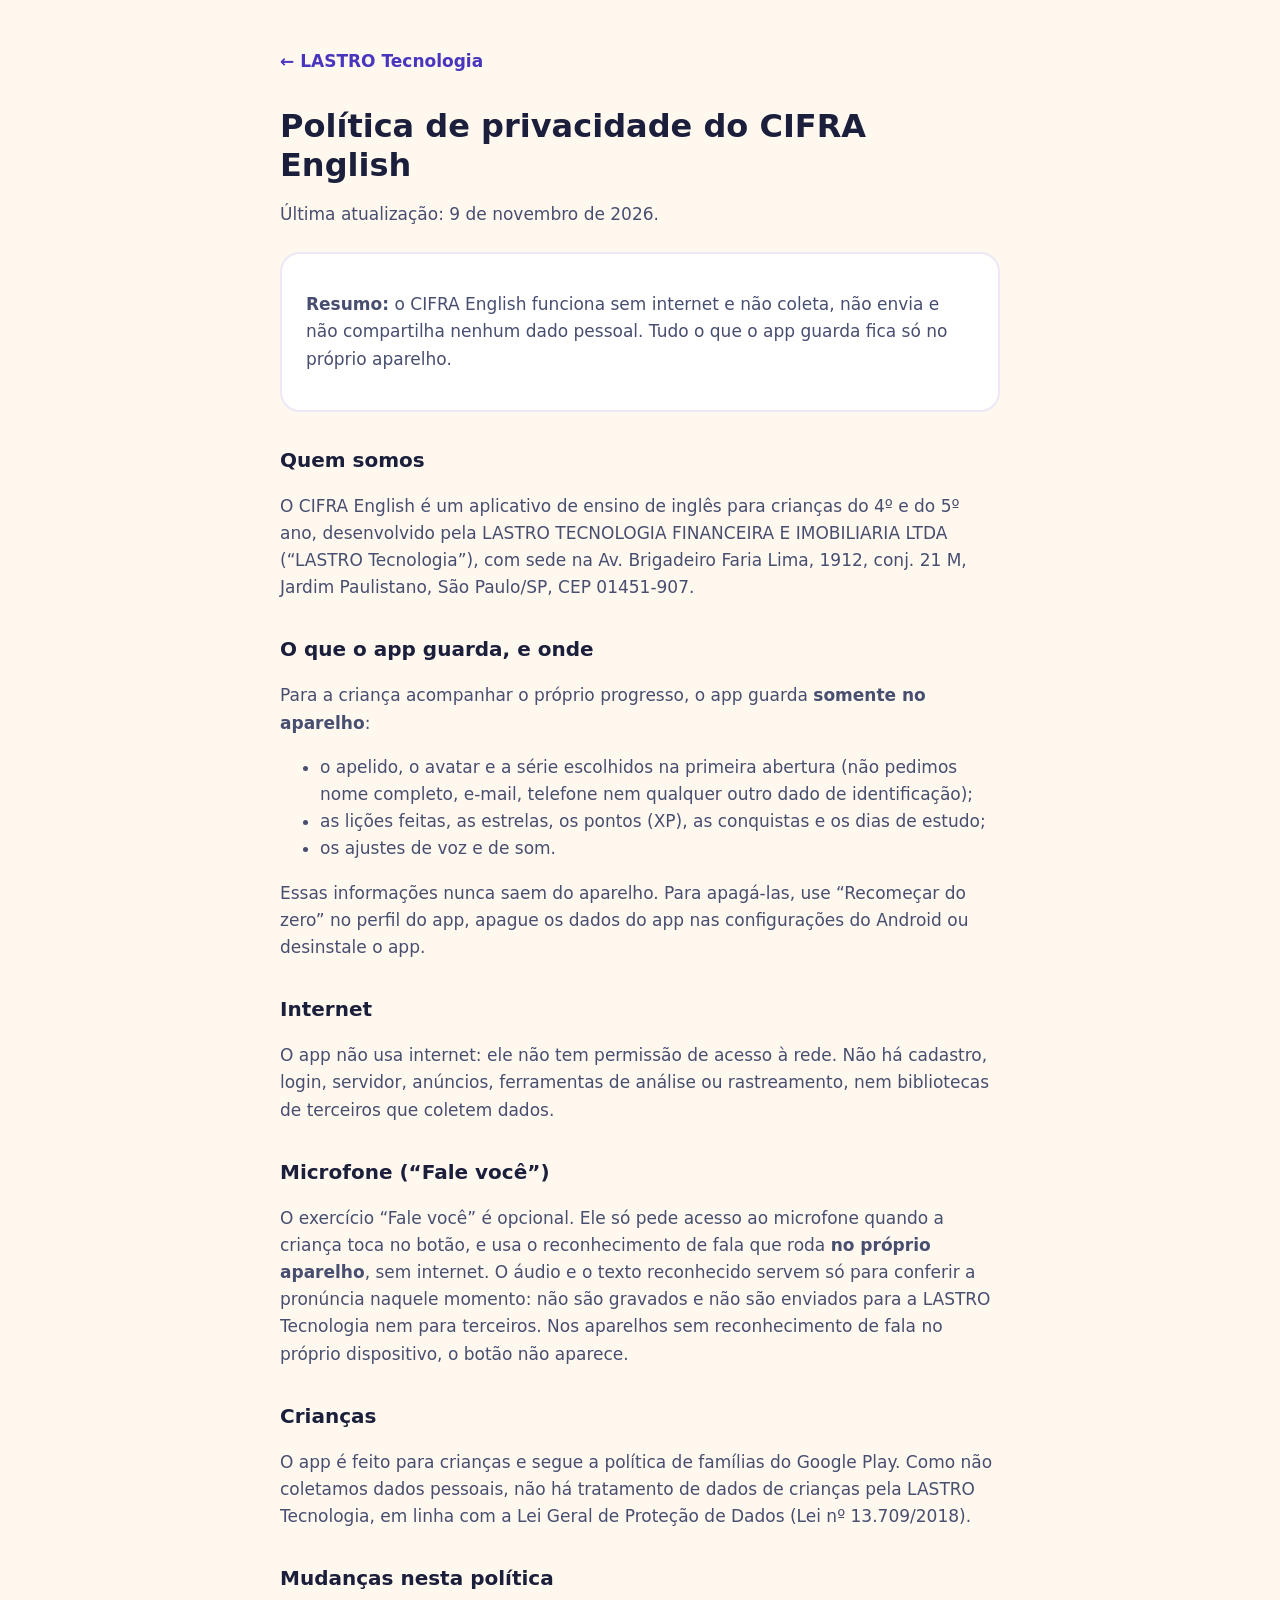
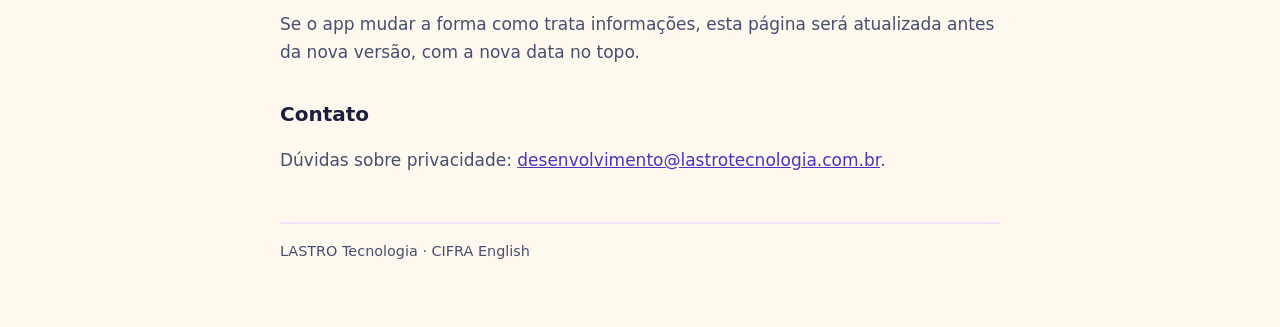
==== privacidade/cifra-english/index.html @ 6c0a48ca "Site da LASTRO Tecnologia e política de privacidade do CIFRA English" ====
<!doctype html>
<html lang="pt-BR">
<head>
  <meta charset="utf-8">
  <meta name="viewport" content="width=device-width, initial-scale=1">
  <title>Política de privacidade · CIFRA English</title>
  <meta name="description" content="Política de privacidade do app CIFRA English, da LASTRO Tecnologia.">
  <link rel="stylesheet" href="/estilo.css">
</head>
<body>
  <main>
    <header><a href="/">← LASTRO Tecnologia</a></header>

    <h1>Política de privacidade do CIFRA English</h1>
    <p>Última atualização: 9 de novembro de 2026.</p>

    <div class="cartao">
      <p><strong>Resumo:</strong> o CIFRA English funciona sem internet e não coleta, não envia e não
        compartilha nenhum dado pessoal. Tudo o que o app guarda fica só no próprio aparelho.</p>
    </div>

    <h2>Quem somos</h2>
    <p>O CIFRA English é um aplicativo de ensino de inglês para crianças do 4º e do 5º ano, desenvolvido
      pela LASTRO TECNOLOGIA FINANCEIRA E IMOBILIARIA LTDA (“LASTRO Tecnologia”), com sede na
      Av. Brigadeiro Faria Lima, 1912, conj. 21 M, Jardim Paulistano, São Paulo/SP, CEP 01451-907.</p>

    <h2>O que o app guarda, e onde</h2>
    <p>Para a criança acompanhar o próprio progresso, o app guarda <strong>somente no aparelho</strong>:</p>
    <ul>
      <li>o apelido, o avatar e a série escolhidos na primeira abertura (não pedimos nome completo,
        e-mail, telefone nem qualquer outro dado de identificação);</li>
      <li>as lições feitas, as estrelas, os pontos (XP), as conquistas e os dias de estudo;</li>
      <li>os ajustes de voz e de som.</li>
    </ul>
    <p>Essas informações nunca saem do aparelho. Para apagá-las, use “Recomeçar do zero” no perfil do
      app, apague os dados do app nas configurações do Android ou desinstale o app.</p>

    <h2>Internet</h2>
    <p>O app não usa internet: ele não tem permissão de acesso à rede. Não há cadastro, login, servidor,
      anúncios, ferramentas de análise ou rastreamento, nem bibliotecas de terceiros que coletem dados.</p>

    <h2>Microfone (“Fale você”)</h2>
    <p>O exercício “Fale você” é opcional. Ele só pede acesso ao microfone quando a criança toca no
      botão, e usa o reconhecimento de fala que roda <strong>no próprio aparelho</strong>, sem internet.
      O áudio e o texto reconhecido servem só para conferir a pronúncia naquele momento: não são gravados
      e não são enviados para a LASTRO Tecnologia nem para terceiros. Nos aparelhos sem reconhecimento de
      fala no próprio dispositivo, o botão não aparece.</p>

    <h2>Crianças</h2>
    <p>O app é feito para crianças e segue a política de famílias do Google Play. Como não coletamos dados
      pessoais, não há tratamento de dados de crianças pela LASTRO Tecnologia, em linha com a Lei Geral de
      Proteção de Dados (Lei nº 13.709/2018).</p>

    <h2>Mudanças nesta política</h2>
    <p>Se o app mudar a forma como trata informações, esta página será atualizada antes da nova versão,
      com a nova data no topo.</p>

    <h2>Contato</h2>
    <p>Dúvidas sobre privacidade: <a href="mailto:desenvolvimento@lastrotecnologia.com.br">desenvolvimento@lastrotecnologia.com.br</a>.</p>

    <footer>LASTRO Tecnologia · CIFRA English</footer>
  </main>
</body>
</html>
---- estilo.css ----
:root {
  --fundo: #fff8ee;
  --superficie: #ffffff;
  --tinta: #1b1f3b;
  --tinta-2: #474e70;
  --destaque: #4936bf;
  --linha: #eee7f7;
}

* { box-sizing: border-box; }

body {
  margin: 0;
  background: var(--fundo);
  color: var(--tinta);
  font: 17px/1.6 system-ui, -apple-system, "Segoe UI", Roboto, sans-serif;
}

main {
  max-width: 760px;
  margin: 0 auto;
  padding: 48px 20px 64px;
}

header { margin-bottom: 32px; }
header a { color: var(--destaque); text-decoration: none; font-weight: 700; }

h1 { font-size: 2rem; line-height: 1.2; margin: 0 0 8px; }
h2 { font-size: 1.25rem; margin: 32px 0 8px; }
p, li { color: var(--tinta-2); }
a { color: var(--destaque); }

.cartao {
  background: var(--superficie);
  border: 2px solid var(--linha);
  border-radius: 20px;
  padding: 20px 24px;
  margin: 24px 0;
}

footer {
  margin-top: 48px;
  padding-top: 16px;
  border-top: 2px solid var(--linha);
  font-size: 0.9rem;
  color: var(--tinta-2);
}
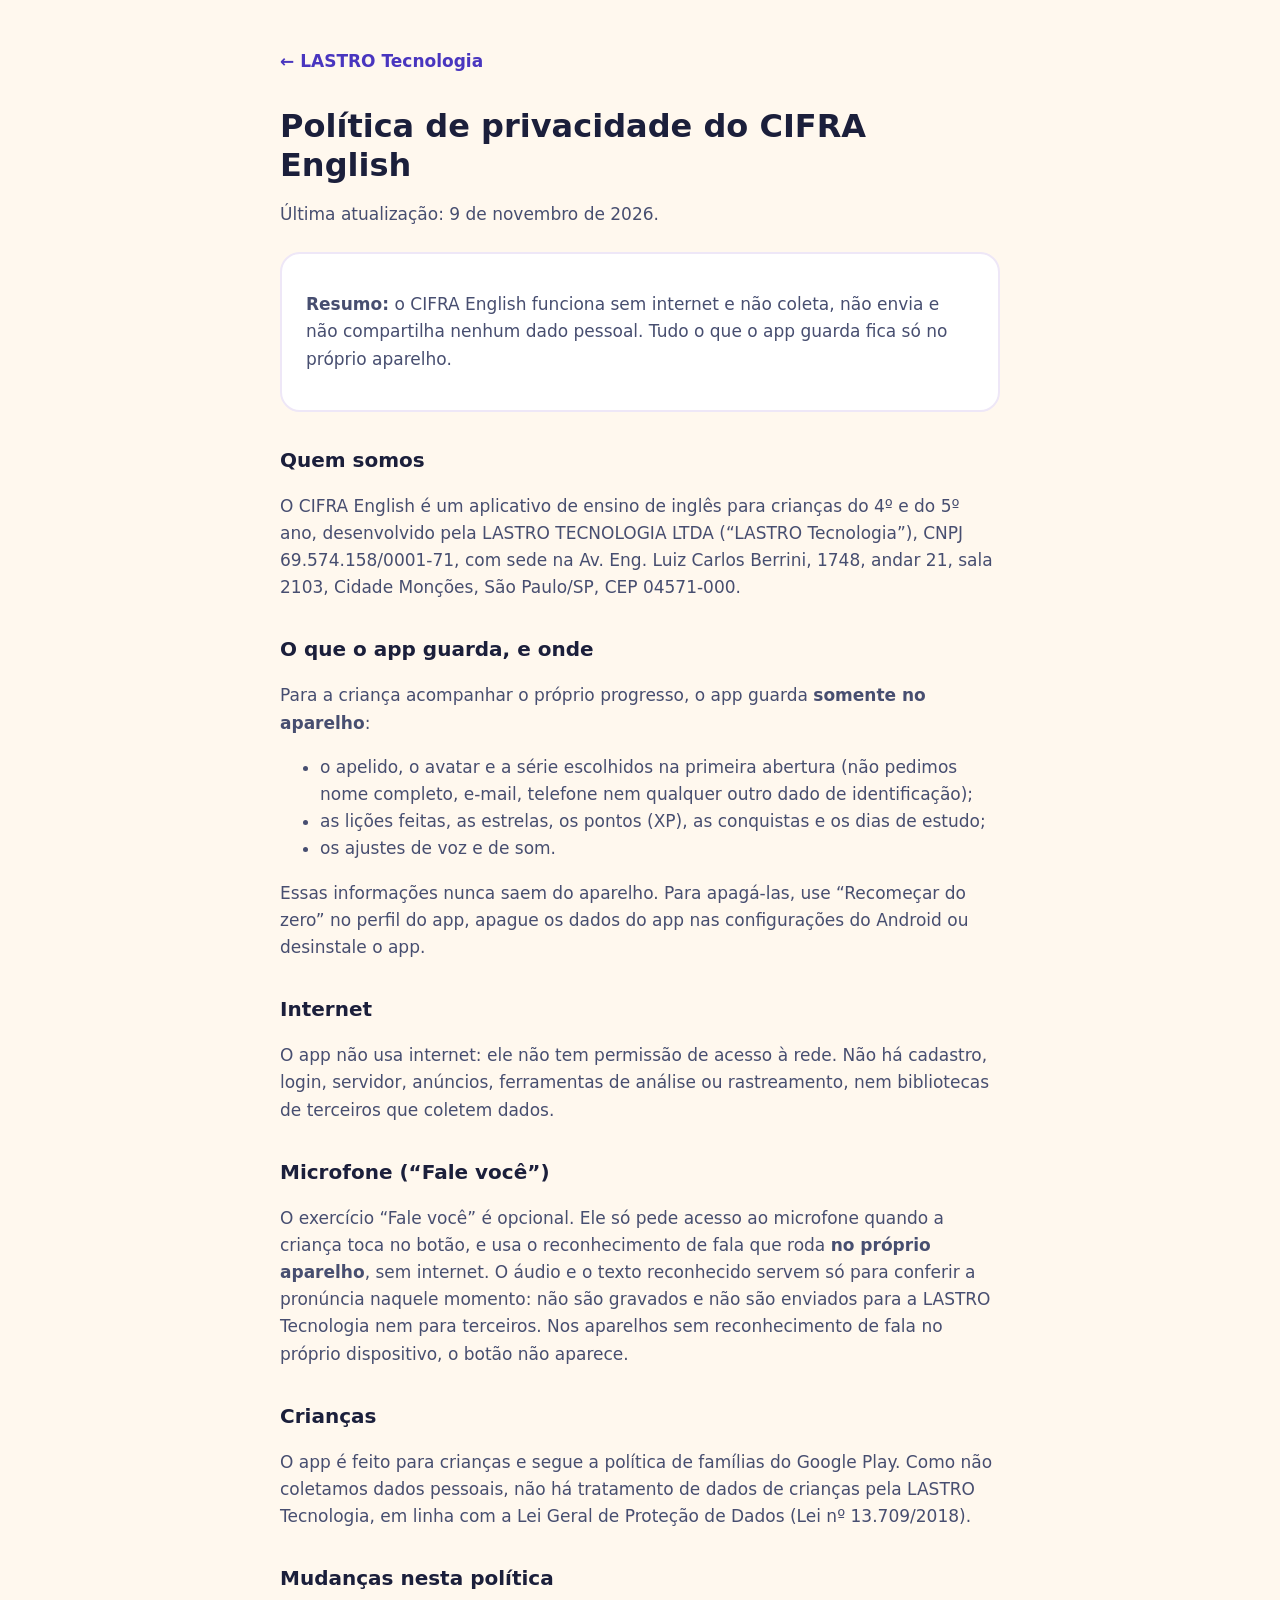
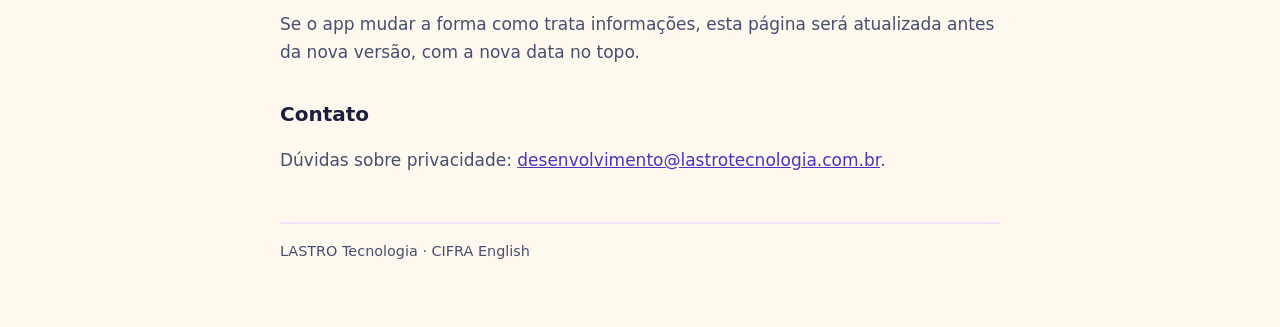
==== commit 8a8d51f3: "Corrige razão social e endereço para os do cartão CNPJ" ====
--- a/privacidade/cifra-english/index.html
+++ b/privacidade/cifra-english/index.html
@@ -21,8 +21,8 @@
 
     <h2>Quem somos</h2>
     <p>O CIFRA English é um aplicativo de ensino de inglês para crianças do 4º e do 5º ano, desenvolvido
-      pela LASTRO TECNOLOGIA FINANCEIRA E IMOBILIARIA LTDA (“LASTRO Tecnologia”), com sede na
-      Av. Brigadeiro Faria Lima, 1912, conj. 21 M, Jardim Paulistano, São Paulo/SP, CEP 01451-907.</p>
+      pela LASTRO TECNOLOGIA LTDA (“LASTRO Tecnologia”), CNPJ 69.574.158/0001-71, com sede na
+      Av. Eng. Luiz Carlos Berrini, 1748, andar 21, sala 2103, Cidade Monções, São Paulo/SP, CEP 04571-000.</p>
 
     <h2>O que o app guarda, e onde</h2>
     <p>Para a criança acompanhar o próprio progresso, o app guarda <strong>somente no aparelho</strong>:</p>
